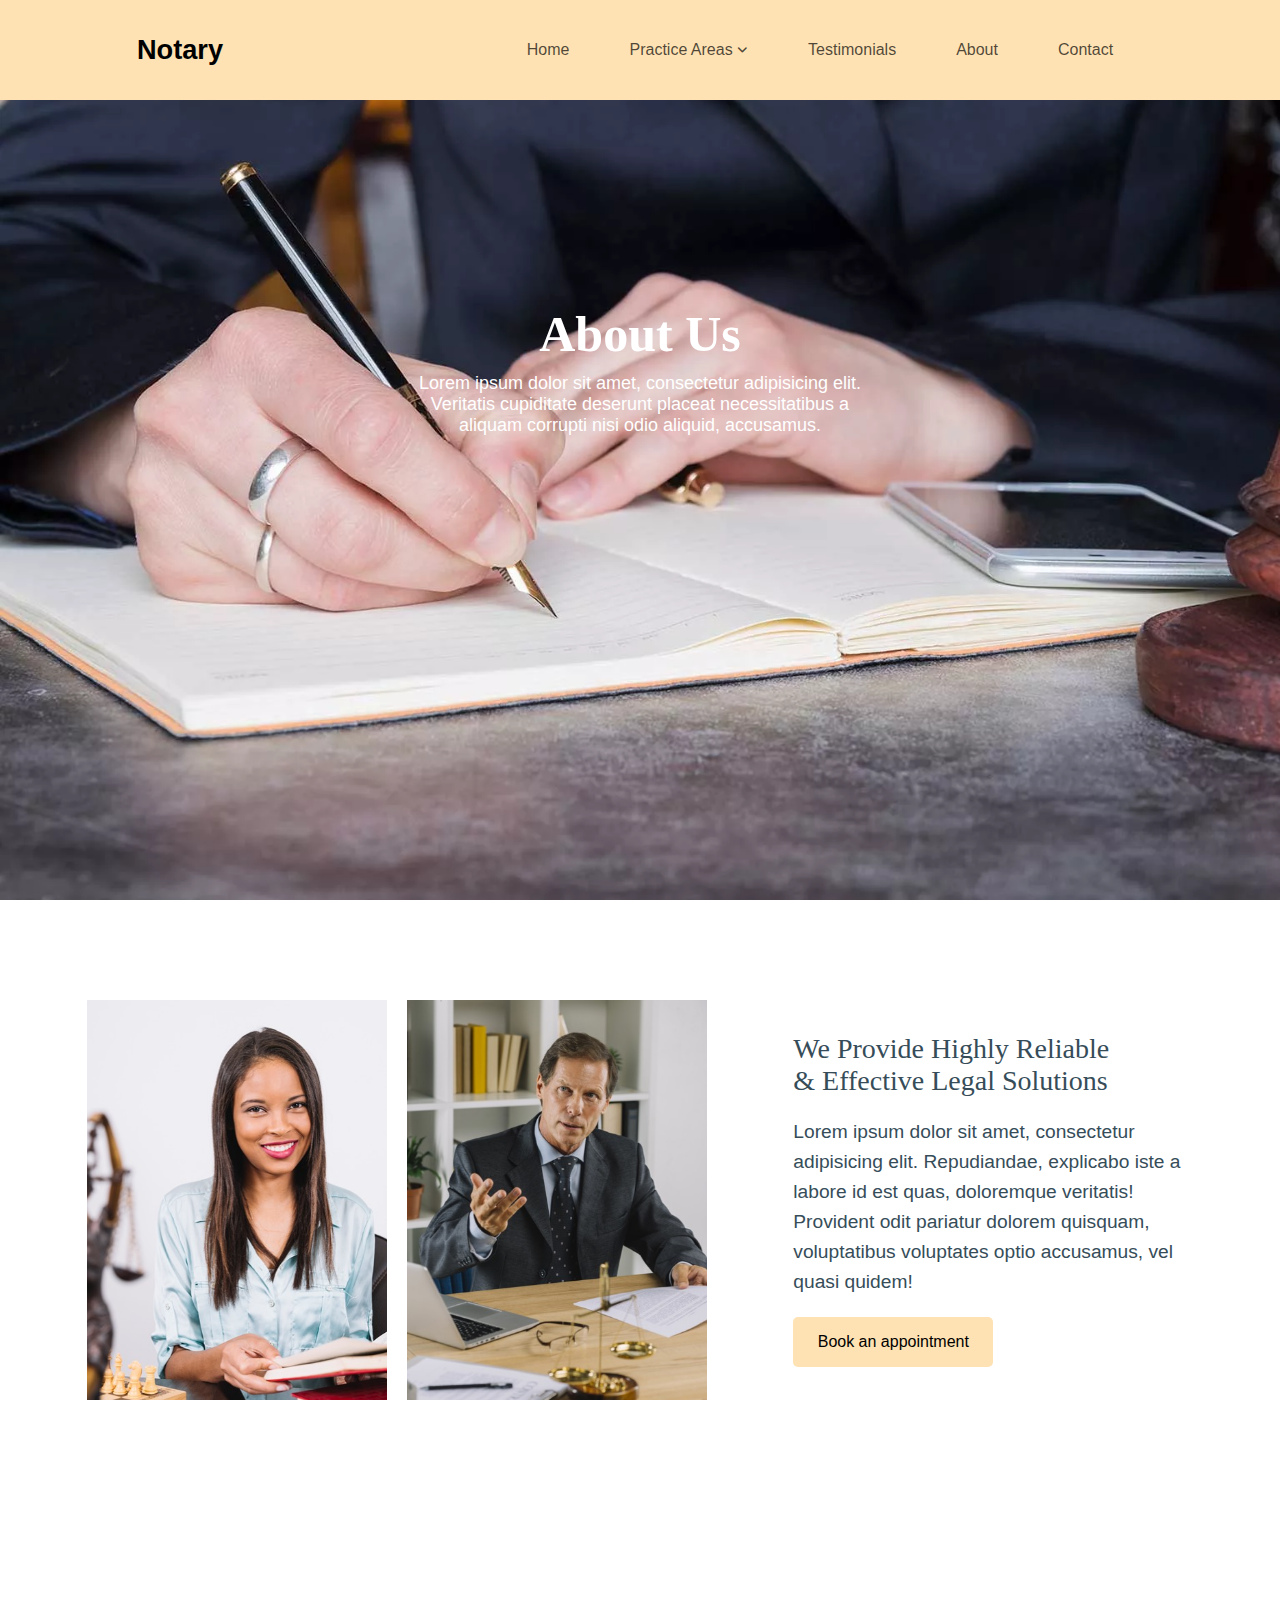
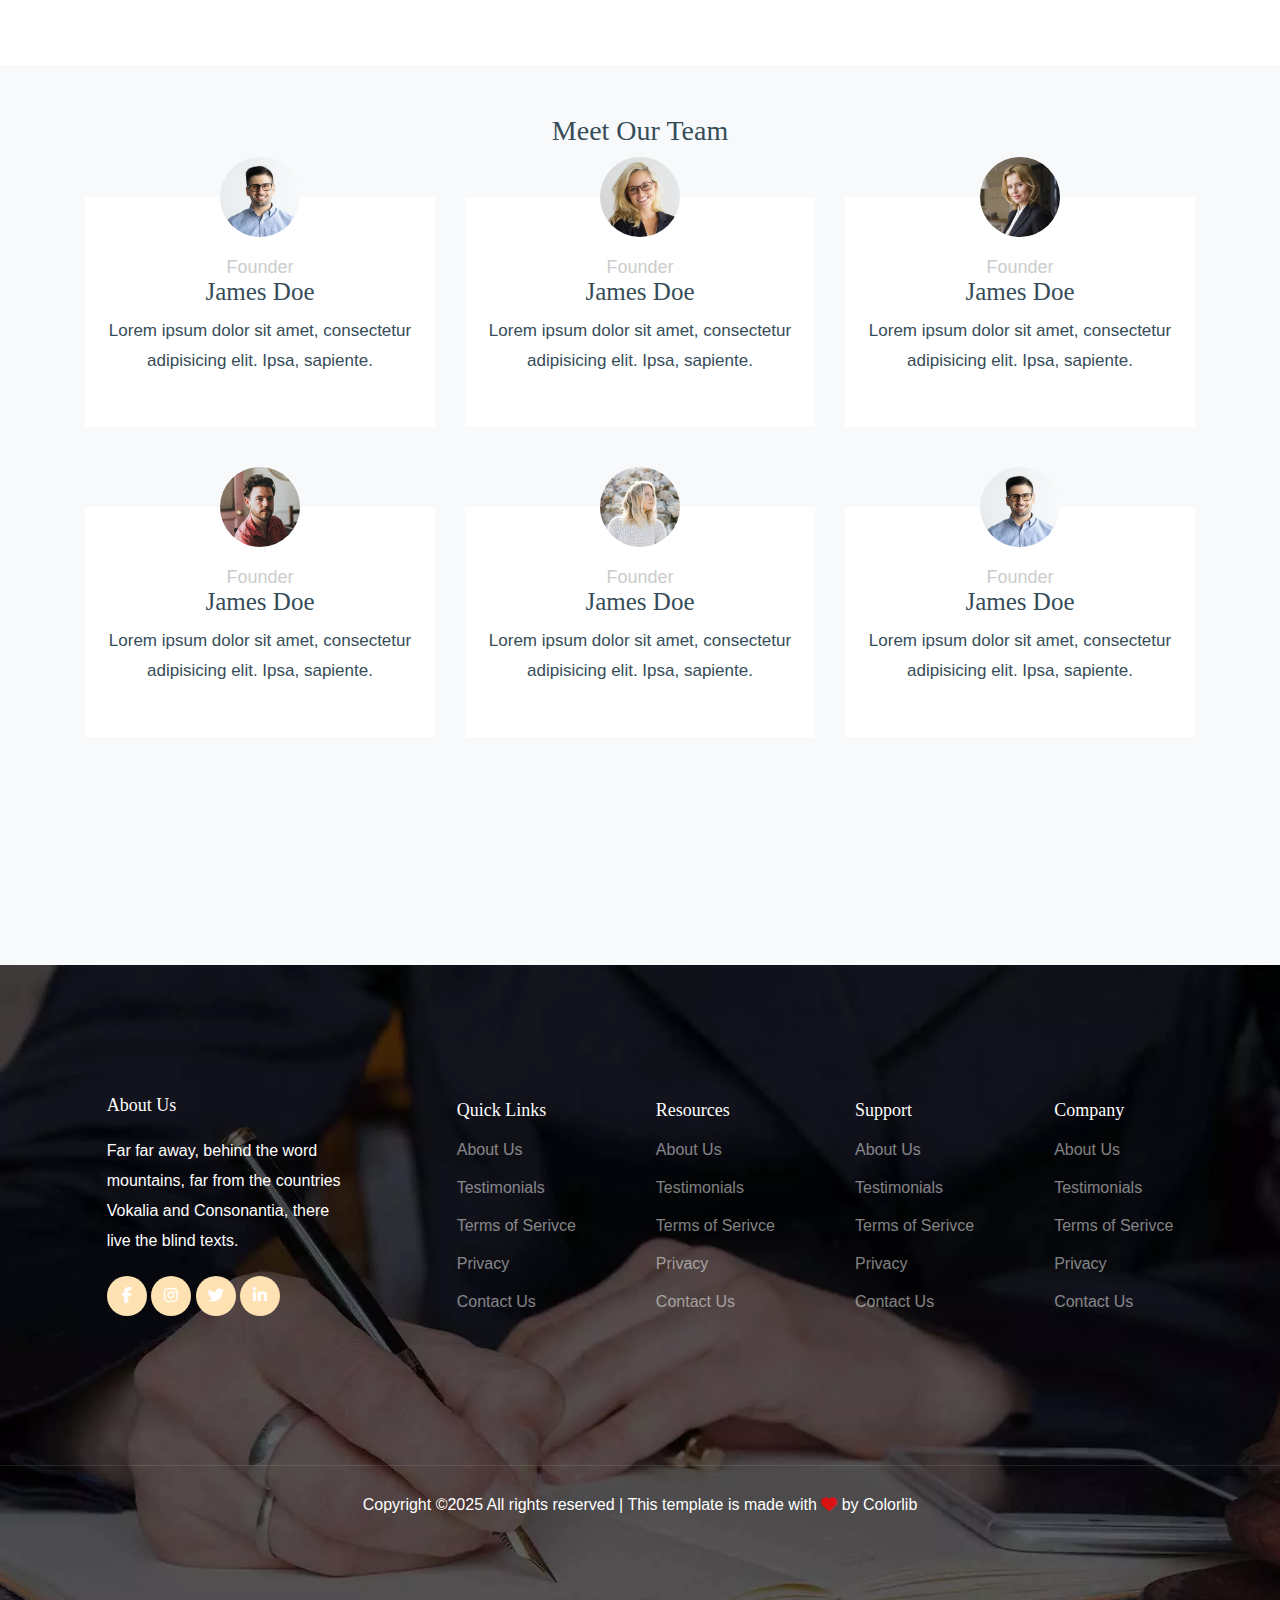
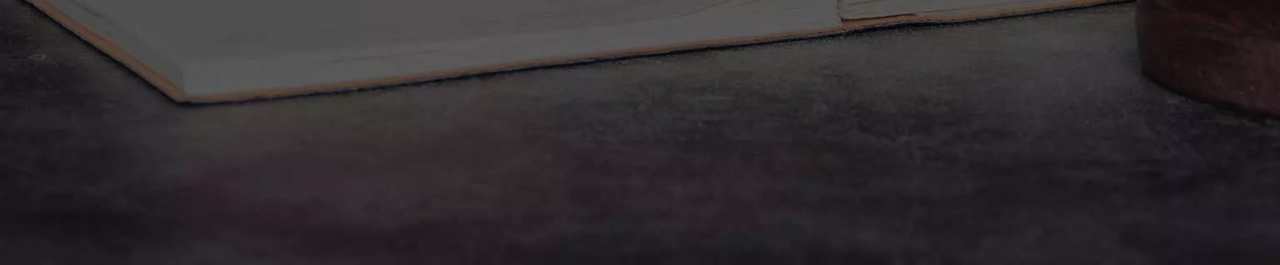
==== HTML/About.html @ 66d4b6ae "first commit" ====
<!DOCTYPE html>
<html lang="en">
<head>
    <meta charset="UTF-8">
    <meta name="viewport" content="width=device-width, initial-scale=1.0">
    <title>Notary</title>
    <link rel="stylesheet" href="../Css/About.css">
    <link rel="stylesheet" href="https://cdnjs.cloudflare.com/ajax/libs/font-awesome/6.7.2/css/all.min.css">
    <link rel="icon" href="Images/public-notary-round-icon-with-wreath-and-scales-vector.jpg">
</head>
<body>
    <section class="main">
        <!-------------- Navbar ----------------->
        <nav>
            <div class="logo">Notary</div>
            <ul class="navbar">
                <li><a href="../index.html">Home</a></li>
                <li><a href="Practice-Area.html">Practice Areas <i class="fa-sharp fa-solid fa-angle-down fa-xs"></i></a>

                    <!-- -------------- Dropdown ------------ -->
                    <div class="dropdown-menu">
                        <ul>
                            <li><a href="#">Bankruptcy Law</a></li>
                            <li><a href="#">Business Law</a></li>
                            <li><a href="#">Civil Rights Law</a></li>
                            <li><a href="#">Criminal Law</a></li>
                            <li><a href="#">Immigration Law</a></li>
                            <li><a href="#">Family Law</a></li>
                        </ul>
                    </div>
                </li>
                <li><a href="#">Testimonials</a></li>
                <li><a href="About.html">About</a></li>
                <li><a href="Contact.html">Contact</a></li>
            </ul>
        </nav>

        <!------------- About Section --------------->
        <div class="about-sec">
            <h1 class="about-heading"><strong> About Us</strong></h1>
            <p class="about-para">Lorem ipsum dolor sit amet, consectetur adipisicing elit. Veritatis cupiditate deserunt placeat necessitatibus a aliquam corrupti nisi odio aliquid, accusamus.</p>
        </div>
    </section>    

    <!-------------- Solutions ----------------->
    <section class="solutions">
        <div class="solution-content">
            <div class="solution-img">
                <div class="solution-img-1"></div>
                <div class="solution-img-2"></div>
            </div>
            <div class="solution-info">
                <h3 class="solution-heading">We Provide Highly <strong>Reliable<br> & Effective</strong> Legal Solutions
                </h3>
                <p class="solution-para">Lorem ipsum dolor sit amet, consectetur adipisicing elit. Repudiandae,
                    explicabo iste a labore id
                    est quas, doloremque veritatis! Provident odit pariatur dolorem quisquam, voluptatibus voluptates
                    optio accusamus, vel quasi quidem!
                </p>
                <button class="btn2">Book an appointment</button>
            </div>
        </div>
    </section>

    <!-------------- Team Section ----------------->
    <section class="our-team">
        <h2 class="team-heading">Meet Our Team</h2>
        <div class="team-card">
            <div class="card">
                <div class="members-card">
                    <div class="member-img1"></div>
                    <h6 class="member-position">Founder</h6>
                    <h5 class="member-name">James Doe</h5>
                    <p class="about-member">Lorem ipsum dolor sit amet, consectetur adipisicing elit. Ipsa, sapiente.</p>
                </div>
                <div class="members-card">
                    <div class="member-img2"></div>
                    <h6 class="member-position">Founder</h6>
                    <h5 class="member-name">James Doe</h5>
                    <p class="about-member">Lorem ipsum dolor sit amet, consectetur adipisicing elit. Ipsa, sapiente.</p>
                </div>
                <div class="members-card">
                    <div class="member-img3"></div>
                    <h6 class="member-position">Founder</h6>
                    <h5 class="member-name">James Doe</h5>
                    <p class="about-member">Lorem ipsum dolor sit amet, consectetur adipisicing elit. Ipsa, sapiente.</p>
                </div>
            </div>
            <div class="card margin">
                <div class="members-card">
                    <div class="member-img4"></div>
                    <h6 class="member-position">Founder</h6>
                    <h5 class="member-name">James Doe</h5>
                    <p class="about-member">Lorem ipsum dolor sit amet, consectetur adipisicing elit. Ipsa, sapiente.</p>
                </div>
                <div class="members-card">
                    <div class="member-img5"></div>
                    <h6 class="member-position">Founder</h6>
                    <h5 class="member-name">James Doe</h5>
                    <p class="about-member">Lorem ipsum dolor sit amet, consectetur adipisicing elit. Ipsa, sapiente.</p>
                </div>
                <div class="members-card">
                    <div class="member-img6"></div>
                    <h6 class="member-position">Founder</h6>
                    <h5 class="member-name">James Doe</h5>
                    <p class="about-member">Lorem ipsum dolor sit amet, consectetur adipisicing elit. Ipsa, sapiente.</p>
                </div>
            </div>
        </div>
    </section>

    <!---------------- footer -------------------->
    <footer class="footer">
        <div class="container">
            <div class="row">
                <div class="row-col1">
                    <h2 class="footer-heading">About Us</h2>
                    <p class="footer-para">Far far away, behind the word mountains, far from the countries Vokalia and Consonantia, there live the blind texts.</p>  
                    <ul>
                        <li class="icon-links"><a href="#" class="icons"><i class="fa-brands fa-facebook-f"></i></a></li>
                        <li class="icon-links"><a href="#" class="icons"><i class="fa-brands fa-instagram"></i></a></li>
                        <li class="icon-links"><a href="#" class="icons"><i class="fa-brands fa-twitter"></i></a></li>
                        <li class="icon-links"><a href="#" class="icons"><i class="fa-brands fa-linkedin-in"></i></a></li>
                    </ul>  
                </div>
                <div class="row-col2">
                    <div class="inside-col">
                        <h2 class="footer-heading">Quick Links</h2>
                        <ul class="footer-ul">
                            <li class="footer-li"><a href="#" class="footer-links">About Us</a></li>
                            <li class="footer-li"><a href="#" class="footer-links">Testimonials</a></li>
                            <li class="footer-li"><a href="#" class="footer-links">Terms of Serivce</a></li>
                            <li class="footer-li"><a href="#" class="footer-links">Privacy</a></li>
                            <li class="footer-li"><a href="#" class="footer-links">Contact Us</a></li>
                        </ul>
                    </div>
                    <div class="inside-col">
                        <h2 class="footer-heading">Resources</h2>
                        <ul class="footer-ul">
                            <li class="footer-li"><a href="#" class="footer-links">About Us</a></li>
                            <li class="footer-li"><a href="#" class="footer-links">Testimonials</a></li>
                            <li class="footer-li"><a href="#" class="footer-links">Terms of Serivce</a></li>
                            <li class="footer-li"><a href="#" class="footer-links">Privacy</a></li>
                            <li class="footer-li"><a href="#" class="footer-links">Contact Us</a></li>
                        </ul>
                    </div>
                    <div class="inside-col">
                        <h2 class="footer-heading">Support</h2>
                        <ul class="footer-ul">
                            <li class="footer-li"><a href="#" class="footer-links">About Us</a></li>
                            <li class="footer-li"><a href="#" class="footer-links">Testimonials</a></li>
                            <li class="footer-li"><a href="#" class="footer-links">Terms of Serivce</a></li>
                            <li class="footer-li"><a href="#" class="footer-links">Privacy</a></li>
                            <li class="footer-li"><a href="#" class="footer-links">Contact Us</a></li>
                        </ul>
                    </div>
                    <div class="inside-col">
                        <h2 class="footer-heading">Company</h2>
                        <ul class="footer-ul">
                            <li class="footer-li"><a href="#" class="footer-links">About Us</a></li>
                            <li class="footer-li"><a href="#" class="footer-links">Testimonials</a></li>
                            <li class="footer-li"><a href="#" class="footer-links">Terms of Serivce</a></li>
                            <li class="footer-li"><a href="#" class="footer-links">Privacy</a></li>
                            <li class="footer-li"><a href="#" class="footer-links">Contact Us</a></li>
                        </ul>
                    </div>
                </div>
            </div>

            <!------------------- CopyRight Div ----------------->
            <div class="row2">
                <div class="border-top">
                    <p class="copyright">Copyright ©2025 All rights reserved | This template is made with <i class="fa-solid fa-heart" style="color: #d91212;"></i> by Colorlib</p>
                </div>
            </div>
        </div>
    </footer>
</body>
</html>
---- Css/About.css ----
* {
    margin: 0;
    padding: 0;
    box-sizing: border-box;
    --main: #FEE2b3;
}
body {
    font-family: "Roboto", -apple-system, BlinkMacSystemFont, "Segoe UI", Roboto, "Helvetica Neue", Arial, "Noto Sans", sans-serif, "Apple Color Emoji", "Segoe UI Emoji", "Segoe UI Symbol", "Noto Color Emoji";
}
.main {
    height: 100vh;
    width: 100%;
    background-image: url(../Images/hero_bg_1.jpg.webp);
    background-repeat: no-repeat;
    background-size: cover;
}

/* --------------------- Navbar ---------------------- */
nav {
    height: 100px;
    width: 100%;
    background-color: var(--main);
    display: flex;
    justify-content: space-around;
    align-items: center;
}

.logo {
    font-size: 27.2px;
    font-weight: 700;
}

.navbar {
    display: flex;
    justify-content: center;
    align-items: center;
}

.navbar li {
    list-style: none;
    padding: 0 30px;
}

.navbar li a {
    text-decoration: none;
    color: rgba(0, 0, 0, 0.7);
    font-size: 16px;
}

.navbar li a:hover {
    color: black;
}

/* ----------------------- Dropdown ------------------- */
.dropdown-menu {
    display: none;
}

.navbar li:hover .dropdown-menu {
    height: 250px;
    width: 220px;
    display: block;
    position: absolute;
    background-color: white;
}

.dropdown-menu ul li {
    padding: 10px 20px;
    text-align: left;
}

.dropdown-menu ul li:hover {
    background-color: aliceblue;
}

.dropdown-menu ul li a {
    color: black;
}

/* --------------- About Section --------------- */
.about-sec{
    height: 550px;
    flex-direction: column;
    display: flex;
    justify-content: center;
    align-items: center;
}
.about-heading{
    font-family: 'Playfair Display';
    color: white;
    text-align: center;
    font-size: 50px;
}
.about-heading strong{
    font-weight: 900;
}
.about-para{
    color: white;
    text-align: center;
    font-size: 18px;
    padding: 10px 400px;
}

/* ----------------- solutions ----------------- */
.solutions {
    height: 85vh;
    width: 100%;
    background-color: white;
}

.solution-content {
    height: 600px;
    display: flex;
    justify-content: space-evenly;
    align-items: center;
}

.solution-img {
    display: inline-flex;
    column-gap: 20px;
}

.solution-img-1 {
    height: 400px;
    width: 300px;
    background-image: url(../Images/atty_1.jpg);
    background-repeat: no-repeat;
    background-size: cover;
}

.solution-img-2 {
    height: 400px;
    width: 300px;
    background-image: url(../Images/atty_2.jpg);
    background-repeat: no-repeat;
    background-size: cover;
}

.solution-heading {
    color: #364d59;
    font-weight: 300;
    font-size: 28px;
    font-family: 'Playfair Display';
}

.solution-para {
    max-width: 400px;
    color: #364d59;
    font-size: 1.2rem;
    padding-top: 20px;
    line-height: 30px;
}

.btn2 {
    height: 50px;
    width: 50%;
    background-color: var(--main);
    border: none;
    border-radius: 5px;
    margin-top: 20px;
    font-size: 16px;
}

.btn2:hover {
    background-color: #fed48d;
}

/*------------------ Team Section ----------------- */
.our-team{
    height: 100vh;
    width: 100%;
    background-color: #f8f9fa;
}
.team-heading{
    color: #364d59;
    font-size: 28px;
    text-align: center;
    font-weight: 300;
    font-family: 'Playfair Dispaly';
    padding-top: 50px;
}
.card{
    display: flex;
    justify-content: center;
    align-items: center;
    column-gap: 30px;
    margin-top: 50px;
}
.margin{
    margin-top: 80px;
}
.members-card{
    height: 230px;
    width: 350px;
    background-color: white;
}
.member-img1{
    height: 80px;
    width: 80px;
    background-image: url(../Images/person_1.jpg);
    background-repeat: no-repeat;
    background-size: cover;
    border-radius: 50%;
    margin-top: -40px;
    margin-inline: auto;
}
.member-position{
    color: #ccc;
    text-align: center;
    padding-top: 20px;
    font-size: 18px;
    font-weight: 500;
}
.member-name{
    color: #364d59;
    text-align: center;
    font-size: 25px;
    font-weight: 300;
    font-family: 'Playfair Display';
}
.about-member{
    color: #364d59;
    text-align: center;
    font-size: 17px;
    line-height: 30px;
    padding-top: 10px;
}
/*------------------------ Member Images Div ----------------------- */
.member-img2{
    height: 80px;
    width: 80px;
    background-image: url(../Images/person_2.jpg);
    background-repeat: no-repeat;
    background-size: cover;
    border-radius: 50%;
    margin-top: -40px;
    margin-inline: auto;
}
.member-img3{
    height: 80px;
    width: 80px;
    background-image: url(../Images/person_3.jpg);
    background-repeat: no-repeat;
    background-size: cover;
    border-radius: 50%;
    margin-top: -40px;
    margin-inline: auto;
}
.member-img4{
    height: 80px;
    width: 80px;
    background-image: url(../Images/person_4.jpg);
    background-repeat: no-repeat;
    background-size: cover;
    border-radius: 50%;
    margin-top: -40px;
    margin-inline: auto;
}
.member-img5{
    height: 80px;
    width: 80px;
    background-image: url(../Images/person_5.jpg);
    background-repeat: no-repeat;
    background-size: cover;
    border-radius: 50%;
    margin-top: -40px;
    margin-inline: auto;
}
.member-img6{
    height: 80px;
    width: 80px;
    background-image: url(../Images/person_1.jpg);
    background-repeat: no-repeat;
    background-size: cover;
    border-radius: 50%;
    margin-top: -40px;
    margin-inline: auto;
}

/* ---------------- footer -------------------- */
.footer {
    height: 100vh;
    width: 100%;
    background-image: url(../Images/hero_bg_footer.jpg.webp);
    background-repeat: no-repeat;
    background-size: cover;
}

.row{
    height: 500px;
    display: flex;
    justify-content: center;
    align-items: center;
    column-gap: 100px;
}
.row-col1{
    padding-bottom: 20px;
}
.row-col2{
    display: flex;
    justify-content: center;
    align-items: center;
    column-gap: 80px;
}
.footer-heading{
    font-family: 'Playfair Display';
    color: white;
    font-size: 18px;
    font-weight: 300;
    padding-bottom: 20px;
}
.footer-para{
    color: white;
    max-width: 250px;
    line-height: 30px;
}
.row-col1 .icon-links{
    list-style: none;
    display: inline;
}
.row-col1 .icon-links .icons{
    display: inline-block;
    height: 40px;
    width: 40px;
    background-color: var(--main);
    border-radius: 50%;
    color: white;
    text-align: center;
    line-height: 40px;
    margin-top: 20px;
}

.inside-col .footer-ul .footer-li{
    list-style: none;
    padding-bottom: 20px;
}
.inside-col ul .footer-li .footer-links{
    text-decoration: none;
    color: rgba(255, 255, 255, 0.5);
    transition: 0.4s;
}
.inside-col ul li .footer-links:hover{
    color: white;
}

/*-------------------- CopyRight Div ---------------------- */
.border-top{
    border-top: 1px solid rgba(255, 255, 255, 0.1);
}
.copyright{
    text-align: center;
    color: white;
    padding-top: 30px;
    font-size: 1rem;
}
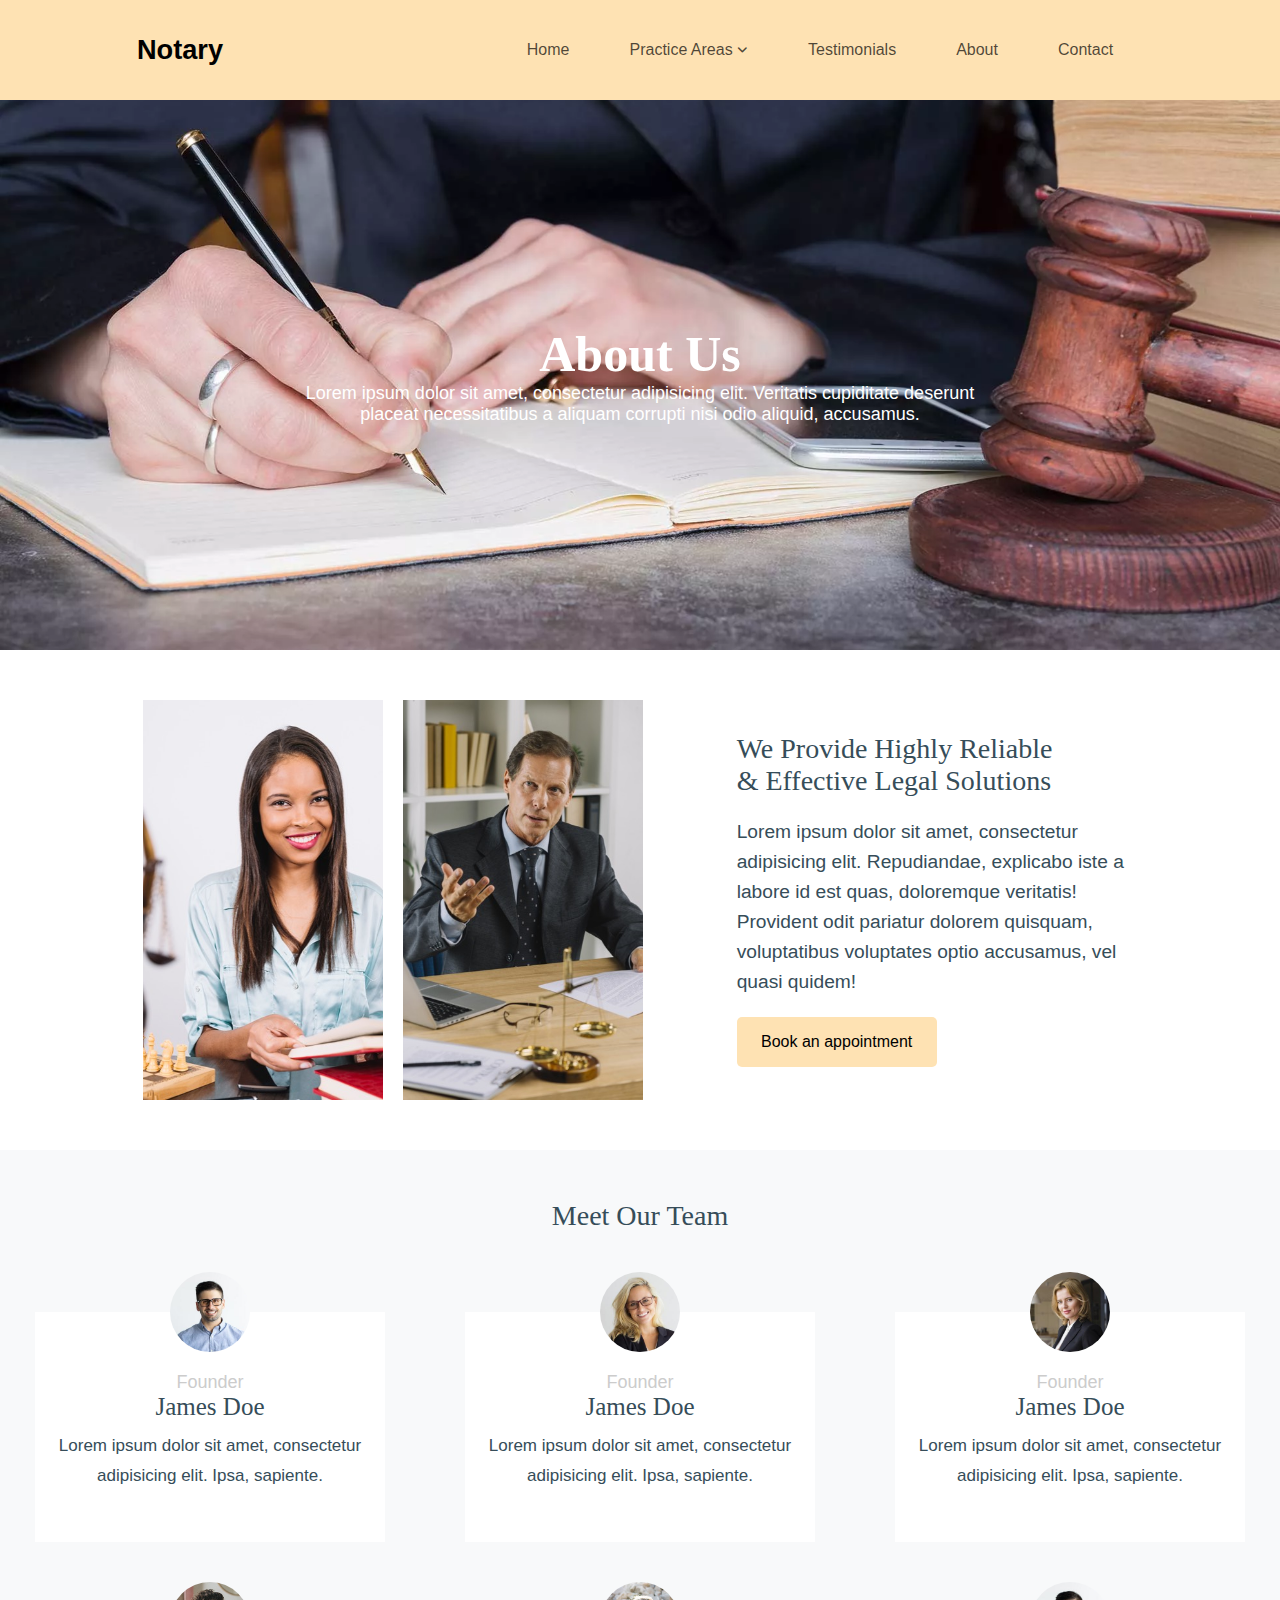
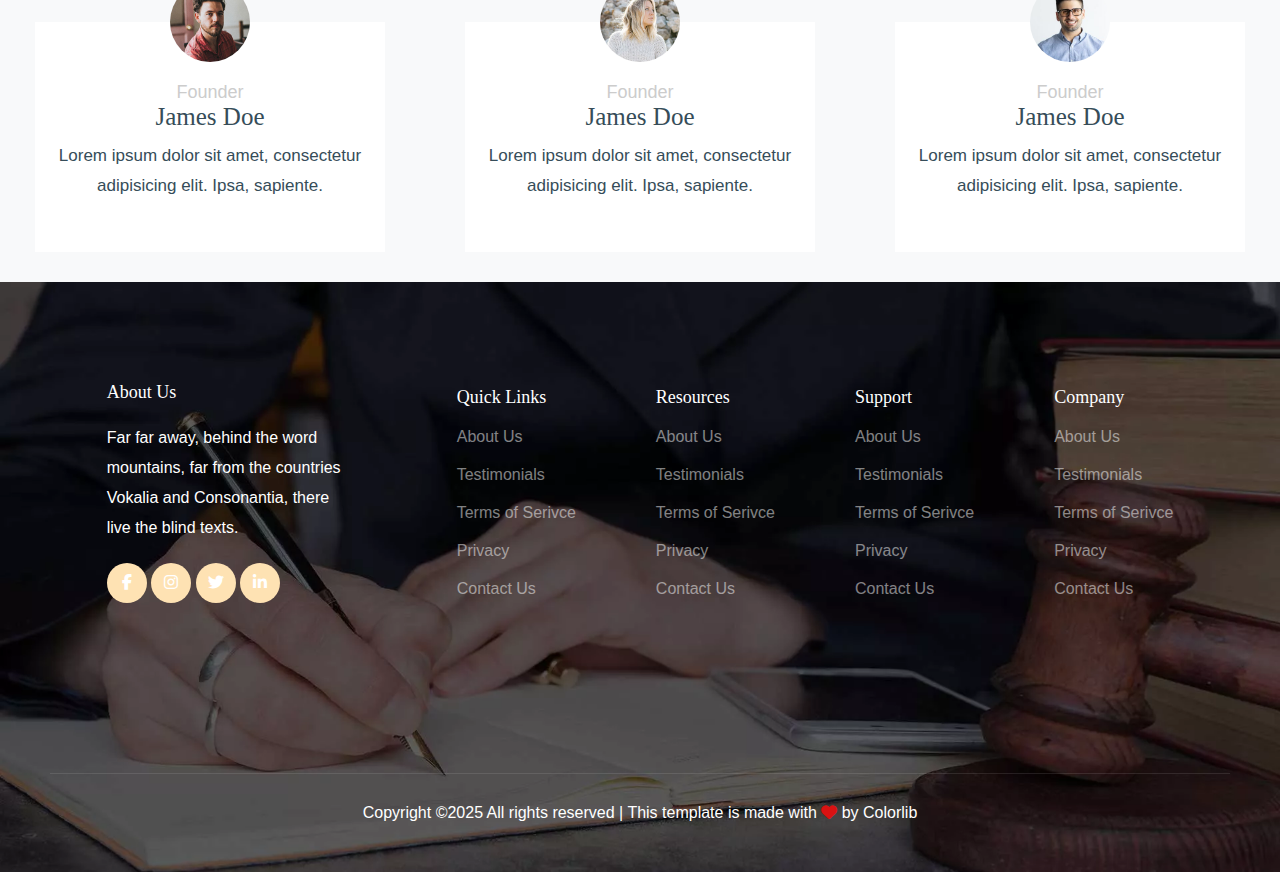
==== commit b3d4eaa6: "responsive" ====
--- a/HTML/About.html
+++ b/HTML/About.html
@@ -13,7 +13,8 @@
         <!-------------- Navbar ----------------->
         <nav>
             <div class="logo">Notary</div>
-            <ul class="navbar">
+            <ul id="navbar">
+                <a href="" id="close"><i class="fa-solid fa-xmark"></i></a>
                 <li><a href="../index.html">Home</a></li>
                 <li><a href="Practice-Area.html">Practice Areas <i class="fa-sharp fa-solid fa-angle-down fa-xs"></i></a>
 
@@ -33,6 +34,9 @@
                 <li><a href="About.html">About</a></li>
                 <li><a href="Contact.html">Contact</a></li>
             </ul>
+            <div id="bar">
+                <i class="fa-solid fa-bars font"></i>
+            </div>
         </nav>
 
         <!------------- About Section --------------->
@@ -85,8 +89,6 @@
                     <h5 class="member-name">James Doe</h5>
                     <p class="about-member">Lorem ipsum dolor sit amet, consectetur adipisicing elit. Ipsa, sapiente.</p>
                 </div>
-            </div>
-            <div class="card margin">
                 <div class="members-card">
                     <div class="member-img4"></div>
                     <h6 class="member-position">Founder</h6>
@@ -175,5 +177,7 @@
             </div>
         </div>
     </footer>
+
+    <script src="../notary.js"></script>
 </body>
 </html>--- a/Css/About.css
+++ b/Css/About.css
@@ -8,7 +8,7 @@
     font-family: "Roboto", -apple-system, BlinkMacSystemFont, "Segoe UI", Roboto, "Helvetica Neue", Arial, "Noto Sans", sans-serif, "Apple Color Emoji", "Segoe UI Emoji", "Segoe UI Symbol", "Noto Color Emoji";
 }
 .main {
-    height: 100vh;
+    height: 100%;
     width: 100%;
     background-image: url(../Images/hero_bg_1.jpg.webp);
     background-repeat: no-repeat;
@@ -24,30 +24,37 @@
     justify-content: space-around;
     align-items: center;
 }
+#close {
+    display: none;
+}
+
+#bar {
+    display: none;
+}
 
 .logo {
     font-size: 27.2px;
     font-weight: 700;
 }
 
-.navbar {
+#navbar {
     display: flex;
     justify-content: center;
     align-items: center;
 }
 
-.navbar li {
+#navbar li {
     list-style: none;
     padding: 0 30px;
 }
 
-.navbar li a {
+#navbar li a {
     text-decoration: none;
     color: rgba(0, 0, 0, 0.7);
     font-size: 16px;
 }
 
-.navbar li a:hover {
+#navbar li a:hover {
     color: black;
 }
 
@@ -56,7 +63,7 @@
     display: none;
 }
 
-.navbar li:hover .dropdown-menu {
+#navbar li:hover .dropdown-menu {
     height: 250px;
     width: 220px;
     display: block;
@@ -64,7 +71,7 @@
     background-color: white;
 }
 
-.dropdown-menu ul li {
+#navbar .dropdown-menu ul li {
     padding: 10px 20px;
     text-align: left;
 }
@@ -95,45 +102,50 @@
     font-weight: 900;
 }
 .about-para{
+    max-width: 700px;
     color: white;
     text-align: center;
     font-size: 18px;
-    padding: 10px 400px;
 }
 
 /* ----------------- solutions ----------------- */
 .solutions {
-    height: 85vh;
+    height: 100%;
     width: 100%;
     background-color: white;
 }
 
 .solution-content {
-    height: 600px;
+    height: auto;
     display: flex;
     justify-content: space-evenly;
     align-items: center;
+    flex-wrap: wrap;
+    padding: 50px;
 }
 
 .solution-img {
     display: inline-flex;
     column-gap: 20px;
+    width: 500px;
 }
 
 .solution-img-1 {
     height: 400px;
-    width: 300px;
+    width: 50%;
     background-image: url(../Images/atty_1.jpg);
     background-repeat: no-repeat;
     background-size: cover;
+    background-position: center;
 }
 
 .solution-img-2 {
     height: 400px;
-    width: 300px;
+    width: 50%;
     background-image: url(../Images/atty_2.jpg);
     background-repeat: no-repeat;
     background-size: cover;
+    background-position: center;
 }
 
 .solution-heading {
@@ -167,7 +179,7 @@
 
 /*------------------ Team Section ----------------- */
 .our-team{
-    height: 100vh;
+    height: 100%;
     width: 100%;
     background-color: #f8f9fa;
 }
@@ -183,11 +195,10 @@
     display: flex;
     justify-content: center;
     align-items: center;
-    column-gap: 30px;
+    gap: 80px;
+    flex-wrap: wrap;
     margin-top: 50px;
-}
-.margin{
-    margin-top: 80px;
+    padding: 30px;
 }
 .members-card{
     height: 230px;
@@ -279,7 +290,7 @@
 
 /* ---------------- footer -------------------- */
 .footer {
-    height: 100vh;
+    height: 100%;
     width: 100%;
     background-image: url(../Images/hero_bg_footer.jpg.webp);
     background-repeat: no-repeat;
@@ -287,11 +298,13 @@
 }
 
 .row{
-    height: 500px;
+    height: auto;
     display: flex;
     justify-content: center;
     align-items: center;
     column-gap: 100px;
+    flex-wrap: wrap;
+    padding: 100px;
 }
 .row-col1{
     padding-bottom: 20px;
@@ -344,6 +357,9 @@
 }
 
 /*-------------------- CopyRight Div ---------------------- */
+.row2{
+    padding: 50px;
+}
 .border-top{
     border-top: 1px solid rgba(255, 255, 255, 0.1);
 }
@@ -352,4 +368,89 @@
     color: white;
     padding-top: 30px;
     font-size: 1rem;
+}
+
+@media (max-width:500px) {
+
+    nav {
+        justify-content: space-between;
+        padding-inline: 30px;
+    }
+
+    #navbar {
+        position: fixed;
+        height: 100%;
+        width: 300px;
+        top: 0;
+        right: -300px;
+        z-index: 999;
+        display: block;
+        background-color: white;
+        padding-top: 80px;
+        transition: all 0.3s;
+    }
+
+    #navbar.active {
+        right: 0px;
+    }
+
+    #navbar li {
+        padding: 15px 30px;
+    }
+
+    #navbar li a {
+        font-size: 20px;
+    }
+
+    #bar {
+        display: block;
+        font-size: 20px;
+    }
+
+    #close {
+        display: block;
+        font-size: 25px;
+        color: #000;
+        position: absolute;
+        top: 25px;
+        right: 25px;
+    }
+
+    /* --------------- About Section --------------- */
+    .about-para{
+        padding: 12px;
+    }
+
+    /* <!-------------- Solutions -----------------> */
+
+    .solution-content{
+        padding: 0;
+    }
+    .solution-img{
+        padding: 20px;
+    }
+    .solution-info{
+        padding: 30px;
+    }
+
+    /* ---------------- footer -------------------- */
+    .row{
+        justify-content: flex-start;
+        align-items: flex-start;
+        padding: 70px 20px 40px 10px;
+    }
+    .answer{
+        width: 100%;
+    }
+    .row-col2{
+        flex-direction: column;
+        justify-content: flex-start;
+        align-items: flex-start;
+        column-gap: 0px;
+    } 
+
+    /*-------------------- CopyRight Div ---------------------- */
+    .row2{
+        padding: 30px;
+    }
 }